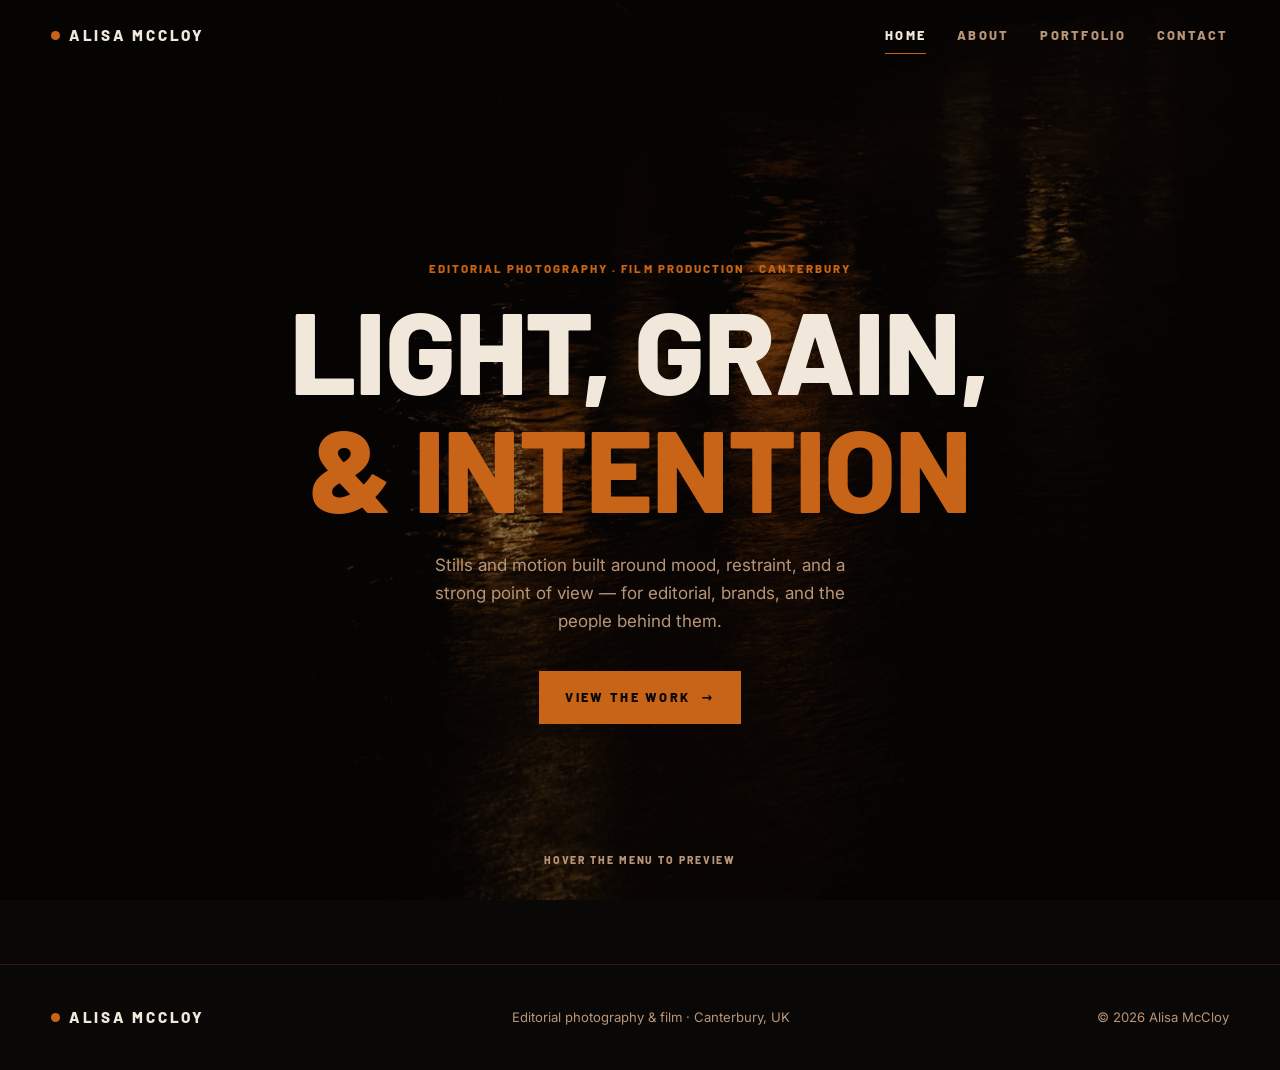
==== index.html @ 6458e510 "Revert "Add home background photo" This reverts commit 0fc943639b6c6de07d055ea20f3b1f8553ba22d2." ====
<!DOCTYPE html>
<html lang="en">
<head>
  <meta charset="UTF-8" />
  <meta name="viewport" content="width=device-width, initial-scale=1.0" />
  <title>Alisa McCloy — Editorial Photography &amp; Film, Canterbury</title>
  <meta name="description" content="Editorial photography and film direction from Canterbury, UK. Stills and motion built around mood, restraint, and a strong point of view." />
  <link rel="icon" type="image/svg+xml" href="assets/images/favicon.svg" />
  <link rel="preconnect" href="https://fonts.googleapis.com" />
  <link rel="preconnect" href="https://fonts.gstatic.com" crossorigin />
  <link href="https://fonts.googleapis.com/css2?family=Barlow:wght@800&family=Inter:wght@400;500;600&display=swap" rel="stylesheet" />
  <link rel="stylesheet" href="css/styles.css" />
</head>
<body>
  <a class="skip-link" href="#main">Skip to content</a>

  <!-- Background crossfade stage (hover the nav to preview each section) -->
  <div class="bg-stage" data-section="home" aria-hidden="true">
    <div class="bg-stage__layer layer--home"      style="background-image:url('assets/images/DSC_0133.jpg')"></div>
    <div class="bg-stage__layer layer--about"     style="background-image:url('assets/images/DSC_0011.jpg')"></div>
    <div class="bg-stage__layer layer--portfolio" style="background-image:url('assets/images/DSC_0892.png')"></div>
    <div class="bg-stage__layer layer--contact"   style="background-image:url('assets/images/DSC_0907.png')"></div>
  </div>

  <header class="nav" id="nav">
    <a class="nav__brand" href="index.html"><span class="dot"></span>Alisa McCloy</a>
    <button class="nav__toggle" aria-label="Toggle menu" aria-expanded="false" aria-controls="nav-links">
      <svg width="22" height="22" viewBox="0 0 22 22" fill="none" stroke="currentColor" stroke-width="1.6"><path d="M3 6h16M3 11h16M3 16h16"/></svg>
    </button>
    <nav class="nav__links" id="nav-links" aria-label="Primary">
      <a class="nav__link" data-bg="home"      href="index.html"     aria-current="page">Home</a>
      <a class="nav__link" data-bg="about"     href="about.html">About</a>
      <a class="nav__link" data-bg="portfolio" href="portfolio.html">Portfolio</a>
      <a class="nav__link" data-bg="contact"   href="contact.html">Contact</a>
    </nav>
  </header>

  <main id="main">
    <section class="hero">
      <div class="hero__inner">
        <p class="eyebrow">Editorial Photography · Film Production · Canterbury</p>
        <h1 class="hero__title">
          <span class="line">Light, Grain,</span>
          <span class="line accent">&amp; Intention</span>
        </h1>
        <p class="hero__sub">Stills and motion built around mood, restraint, and a strong point of view — for editorial, brands, and the people behind them.</p>
        <a class="btn" href="portfolio.html">View the work <span class="arrow">→</span></a>
      </div>
      <span class="hero__cue">Hover the menu to preview</span>
    </section>
  </main>

  <footer class="footer">
    <div class="container footer__row">
      <span class="nav__brand"><span class="dot"></span>Alisa McCloy</span>
      <span class="footer__meta">Editorial photography &amp; film · Canterbury, UK</span>
      <span class="footer__meta">© <span id="yr">2026</span> Alisa McCloy</span>
    </div>
  </footer>

  <script src="js/main.js"></script>
  <script>document.getElementById('yr').textContent = new Date().getFullYear();</script>
</body>
</html>
---- css/styles.css ----
/* ============================================================
   FILM PORTFOLIO — STYLES
   Edit the tokens in :root below to restyle the whole site.
   ============================================================ */

:root {
  /* — Colour palette ————————————————————————————— */
  --color-bg:        #0a0806;
  --color-surface:   #1c1008;
  --color-border:    #3d1a06;
  --color-primary:   #8b3e0a;
  --color-highlight: #c86418;

  --bg:             var(--color-bg);
  --surface:        var(--color-surface);
  --accent:         var(--color-highlight);
  --accent-dim:     var(--color-primary);
  --text-primary:   #f2e7db;
  --text-secondary: #b99578;
  --divider:        var(--color-border);
  --scrim:          rgba(10, 8, 6, 0.5);

  /* — Typography ————————————————————————————————— */
  --font-display: "Barlow", system-ui, sans-serif;
  --font-body:    "Inter", system-ui, sans-serif;
  --nav-tracking: 0.18em;

  /* — Layout ————————————————————————————————————— */
  --maxw: 1280px;
  --gutter: clamp(1.25rem, 4vw, 3.5rem);
  --col-gap: clamp(1rem, 2.2vw, 2rem);
  --nav-h: 72px;
  --ease: 0.4s ease;
}

/* — Reset ——————————————————————————————————————— */
*, *::before, *::after { box-sizing: border-box; }
html { -webkit-text-size-adjust: 100%; scroll-behavior: smooth; }
body {
  margin: 0;
  min-height: 100vh;
  background: var(--bg);
  color: var(--text-primary);
  font-family: var(--font-body);
  font-weight: 400;
  font-size: clamp(1rem, 0.6vw + 0.85rem, 1.0625rem);
  line-height: 1.65;
  -webkit-font-smoothing: antialiased;
  text-rendering: optimizeLegibility;
}
img { display: block; max-width: 100%; height: auto; }
a { color: inherit; text-decoration: none; }
button { font: inherit; cursor: pointer; }
:focus-visible {
  outline: 2px solid var(--accent);
  outline-offset: 3px;
}

/* — Headings (all-caps display per brief; no gradients on type) ——— */
h1, h2, h3, .display {
  font-family: var(--font-display);
  font-weight: 800;
  text-transform: uppercase;
  line-height: 1.02;
  margin: 0;
  letter-spacing: 0.01em;
}

/* — Layout helpers ———————————————————————————————— */
.container { width: 100%; max-width: var(--maxw); margin-inline: auto; padding-inline: var(--gutter); }
.grid12 { display: grid; grid-template-columns: repeat(12, 1fr); gap: var(--col-gap); }
.eyebrow {
  font-family: var(--font-display);
  font-weight: 800;
  text-transform: uppercase;
  letter-spacing: var(--nav-tracking);
  font-size: 0.72rem;
  color: var(--accent);
}
.section { padding-block: clamp(4rem, 9vw, 8rem); }
.divider { height: 1px; background: var(--divider); border: 0; opacity: 0.5; }

/* ============================================================
   NAV-HOVER BACKGROUND CROSSFADE  (the signature interaction)
   A fixed stack of section images sits behind everything.
   Hovering / focusing a nav link fades the matching image in.
   ============================================================ */
.bg-stage { position: fixed; inset: 0; z-index: -2; background: var(--bg); }
.bg-stage__layer {
  position: absolute; inset: 0;
  background-size: cover;
  background-position: center;
  opacity: 0;
  transition: opacity var(--ease);
  will-change: opacity;
}
.bg-stage__layer.is-active { opacity: 1; }
.bg-stage::after {            /* dark scrim so content stays legible */
  content: ""; position: absolute; inset: 0;
  background: var(--scrim); z-index: 1;
}
.bg-stage[data-section="home"]      .layer--home      { opacity: 1; } /* home shows its still by default */
.bg-stage[data-section="home"]      .layer--home.is-active { opacity: 1; }

@media (prefers-reduced-motion: reduce) {
  .bg-stage__layer { transition: none; }
}
@media (hover: none) {
  .hero__cue { display: none; }
}

/* ============================================================
   NAVIGATION
   ============================================================ */
.nav {
  position: fixed; top: 0; left: 0; right: 0; z-index: 50;
  height: var(--nav-h);
  display: flex; align-items: center;
  padding-inline: var(--gutter);
  background: transparent;
  transition: background var(--ease), border-color var(--ease);
  border-bottom: 1px solid transparent;
}
.nav.is-scrolled {
  background: rgba(13, 13, 13, 0.85);
  -webkit-backdrop-filter: blur(10px);
  backdrop-filter: blur(10px);
  border-bottom: 1px solid var(--divider);
}
.nav__brand {
  font-family: var(--font-display); font-weight: 800;
  text-transform: uppercase; letter-spacing: var(--nav-tracking);
  font-size: 0.95rem; color: var(--text-primary);
  display: inline-flex; align-items: center; gap: 0.55rem;
}
.nav__brand .dot { width: 9px; height: 9px; border-radius: 50%; background: var(--accent); }
.nav__links { margin-left: auto; display: flex; gap: clamp(1rem, 2.4vw, 2.6rem); align-items: center; }
.nav__link {
  font-family: var(--font-display); font-weight: 800;
  text-transform: uppercase; letter-spacing: var(--nav-tracking);
  font-size: 0.8rem; color: var(--text-secondary);
  padding-block: 0.4rem;
  position: relative;
  transition: color var(--ease);
}
.nav__link::after {
  content: ""; position: absolute; left: 0; bottom: -2px;
  width: 100%; height: 1px; background: var(--accent);
  transform: scaleX(0); transform-origin: left;
  transition: transform var(--ease);
}
.nav__link:hover, .nav__link:focus-visible { color: var(--text-primary); }
.nav__link:hover::after, .nav__link:focus-visible::after { transform: scaleX(1); }
.nav__link[aria-current="page"] { color: var(--text-primary); }
.nav__link[aria-current="page"]::after { transform: scaleX(1); }

/* Mobile nav toggle */
.nav__toggle { display: none; background: none; border: 0; color: var(--text-primary); padding: 0.4rem; }
.nav__toggle svg { display: block; }

@media (max-width: 760px) {
  .nav__toggle { display: inline-flex; margin-left: auto; }
  .nav__links {
    position: fixed; inset: var(--nav-h) 0 auto 0; margin: 0;
    flex-direction: column; align-items: flex-start; gap: 0;
    background: var(--bg); border-bottom: 1px solid var(--divider);
    padding: 0.5rem var(--gutter) 1.25rem;
    transform: translateY(-120%); transition: transform var(--ease);
  }
  .nav__links.is-open { transform: translateY(0); }
  .nav__link { width: 100%; padding-block: 0.9rem; font-size: 1rem; border-bottom: 1px solid var(--surface); }
}

/* ============================================================
   FOOTER
   ============================================================ */
.footer { border-top: 1px solid var(--divider); padding-block: 2.5rem; margin-top: 4rem; }
.footer__row { display: flex; flex-wrap: wrap; gap: 1rem 2rem; align-items: center; justify-content: space-between; }
.footer__meta { color: var(--text-secondary); font-size: 0.82rem; }
.footer .socials { display: flex; gap: 1.25rem; }

/* ============================================================
   BUTTONS / LINKS
   ============================================================ */
.btn {
  display: inline-flex; align-items: center; gap: 0.7rem;
  font-family: var(--font-display); font-weight: 800;
  text-transform: uppercase; letter-spacing: var(--nav-tracking);
  font-size: 0.8rem;
  color: var(--bg); background: var(--accent);
  padding: 0.95rem 1.6rem; border: 1px solid var(--accent);
  transition: background var(--ease), color var(--ease), transform var(--ease);
}
.btn:hover, .btn:focus-visible { background: transparent; color: var(--accent); }
.btn--ghost { background: transparent; color: var(--text-primary); border-color: var(--divider); }
.btn--ghost:hover, .btn--ghost:focus-visible { color: var(--accent); border-color: var(--accent); }
.btn .arrow { transition: transform var(--ease); }
.btn:hover .arrow { transform: translateX(4px); }

/* ============================================================
   HERO (home)
   ============================================================ */
.hero { min-height: 100vh; display: grid; place-items: center; text-align: center; position: relative; padding-top: var(--nav-h); }
.hero__inner { max-width: 60rem; padding-inline: var(--gutter); }
.hero__title { font-size: clamp(2.6rem, 9.2vw, 7.25rem); letter-spacing: -0.01em; }
.hero__title .line { display: block; }
.hero__title .accent { color: var(--accent); }
.hero__sub { color: var(--text-secondary); max-width: 40ch; margin: 1.5rem auto 2.25rem; }
.hero__cue {
  position: absolute; bottom: 2rem; left: 50%; transform: translateX(-50%);
  font-family: var(--font-display); font-weight: 800; text-transform: uppercase;
  letter-spacing: var(--nav-tracking); font-size: 0.66rem; color: var(--text-secondary);
}

/* Generic page header (about/portfolio/contact) */
.page-head { padding-top: calc(var(--nav-h) + clamp(3rem, 8vw, 6rem)); padding-bottom: clamp(1.5rem, 4vw, 3rem); }
.page-head__title { font-size: clamp(2.4rem, 7vw, 5.5rem); }
.page-head__lede { color: var(--text-secondary); max-width: 52ch; margin-top: 1.25rem; }

/* ============================================================
   ABOUT
   ============================================================ */
.about__grid { align-items: start; }
.about__portrait { grid-column: span 5; }
.about__portrait img { width: 100%; filter: grayscale(1) contrast(1.05); border: 1px solid var(--divider); }
.about__portrait figcaption { color: var(--text-secondary); font-size: 0.78rem; margin-top: 0.75rem; }
.about__bio { grid-column: 7 / span 6; }
.about__bio p { margin-top: 0; }
.about__bio p + p { margin-top: 1.2rem; }
@media (max-width: 860px) {
  .about__portrait, .about__bio { grid-column: 1 / -1; }
  .about__bio { margin-top: 2.5rem; }
}

.skillstrip { border-block: 1px solid var(--divider); margin-top: clamp(2.5rem, 6vw, 4.5rem); }
.skillstrip__inner {
  display: flex; flex-wrap: wrap; gap: 0.6rem 1.4rem; padding-block: 1.4rem;
  font-family: var(--font-display); font-weight: 800; text-transform: uppercase;
  letter-spacing: var(--nav-tracking); font-size: 0.78rem; color: var(--text-secondary);
}
.skillstrip__inner span.sep { color: var(--accent); }
.skillstrip__inner span.skill:hover { color: var(--text-primary); }

/* ============================================================
   PORTFOLIO
   ============================================================ */
.filter { display: inline-flex; gap: 0.4rem; border: 1px solid var(--divider); padding: 0.3rem; margin-bottom: clamp(2rem, 5vw, 3rem); }
.filter__btn {
  font-family: var(--font-display); font-weight: 800; text-transform: uppercase;
  letter-spacing: var(--nav-tracking); font-size: 0.72rem;
  color: var(--text-secondary); background: transparent; border: 0;
  padding: 0.6rem 1.1rem; transition: color var(--ease), background var(--ease);
}
.filter__btn[aria-pressed="true"] { color: var(--bg); background: var(--accent); }

.work-grid { columns: 3; column-gap: var(--col-gap); }
@media (max-width: 900px) { .work-grid { columns: 2; } }
@media (max-width: 560px) { .work-grid { columns: 1; } }
.work {
  break-inside: avoid; margin-bottom: var(--col-gap); position: relative;
  display: block; width: 100%; border: 1px solid transparent; overflow: hidden;
  background: var(--surface); transition: border-color var(--ease);
  -webkit-appearance: none; appearance: none; text-align: left; padding: 0;
  color: inherit;
}
.work img { width: 100%; transition: transform 0.5s ease, opacity var(--ease); }
.work__overlay {
  position: absolute; inset: 0; display: flex; align-items: flex-end;
  padding: 1.1rem; background: linear-gradient(to top, rgba(0,0,0,0.7), rgba(0,0,0,0) 55%);
  opacity: 0; transition: opacity var(--ease);
}
.work__title { font-family: var(--font-display); font-weight: 800; text-transform: uppercase;
  letter-spacing: 0.1em; font-size: 0.82rem; color: var(--text-primary); }
.work__meta { display: block; font-family: var(--font-body); font-weight: 400;
  text-transform: none; letter-spacing: 0; font-size: 0.72rem; color: var(--text-secondary); margin-top: 0.2rem; }
.work:hover, .work:focus-visible { border-color: var(--accent); }
.work:hover .work__overlay, .work:focus-visible .work__overlay { opacity: 1; }
.work[hidden] { display: none; }

/* Lightbox / film modal */
.lightbox { position: fixed; inset: 0; z-index: 100; display: none; place-items: center;
  background: rgba(5,5,5,0.92); padding: var(--gutter); }
.lightbox.is-open { display: grid; }
.lightbox__stage { max-width: min(1100px, 92vw); max-height: 86vh; width: 100%; }
.lightbox__stage img { width: 100%; max-height: 86vh; object-fit: contain; margin-inline: auto; }
.lightbox__frame { position: relative; width: 100%; aspect-ratio: 16 / 9; background: #000; }
.lightbox__frame iframe { position: absolute; inset: 0; width: 100%; height: 100%; border: 0; }
.lightbox__cap { color: var(--text-secondary); font-size: 0.8rem; margin-top: 0.9rem; text-align: center; }
.lightbox__close {
  position: absolute; top: 1.1rem; right: 1.3rem; background: none; border: 1px solid var(--divider);
  color: var(--text-primary); width: 44px; height: 44px; display: grid; place-items: center;
  transition: border-color var(--ease), color var(--ease);
}
.lightbox__close:hover { border-color: var(--accent); color: var(--accent); }

/* ============================================================
   CONTACT
   ============================================================ */
.contact__grid { align-items: start; }
.contact__form { grid-column: 1 / span 7; }
.contact__aside { grid-column: 9 / span 4; }
@media (max-width: 860px) {
  .contact__form, .contact__aside { grid-column: 1 / -1; }
  .contact__aside { margin-top: 2.5rem; }
}
.field { margin-bottom: 1.4rem; }
.field label {
  display: block; font-family: var(--font-display); font-weight: 800; text-transform: uppercase;
  letter-spacing: var(--nav-tracking); font-size: 0.7rem; color: var(--text-secondary); margin-bottom: 0.55rem;
}
.field input, .field textarea {
  width: 100%; background: var(--surface); color: var(--text-primary);
  border: 1px solid var(--divider); padding: 0.9rem 1rem; font: inherit;
  transition: border-color var(--ease);
}
.field input:focus, .field textarea:focus { outline: none; border-color: var(--accent); }
.field textarea { min-height: 160px; resize: vertical; }
.form__status { min-height: 1.4rem; font-size: 0.85rem; color: var(--accent); margin-top: 0.4rem; }
.contact__aside h3 { font-size: 1rem; letter-spacing: 0.08em; margin-bottom: 0.6rem; }
.contact__aside a.maillink { color: var(--accent); border-bottom: 1px solid var(--accent-dim); }
.contact__aside .loc { color: var(--text-secondary); font-size: 0.85rem; margin-top: 1.5rem; }
.socials a {
  display: inline-flex; align-items: center; gap: 0.5rem; color: var(--text-secondary);
  font-family: var(--font-display); font-weight: 800; text-transform: uppercase;
  letter-spacing: 0.12em; font-size: 0.74rem; transition: color var(--ease);
}
.socials a:hover, .socials a:focus-visible { color: var(--accent); }
.contact__aside .socials { display: flex; gap: 1.4rem; margin-top: 1.25rem; flex-wrap: wrap; }

/* Utility */
.visually-hidden {
  position: absolute !important; width: 1px; height: 1px; padding: 0; margin: -1px;
  overflow: hidden; clip: rect(0 0 0 0); white-space: nowrap; border: 0;
}
.skip-link {
  position: absolute; left: 0.5rem; top: -3rem; z-index: 200; background: var(--accent);
  color: var(--bg); padding: 0.6rem 1rem; font-family: var(--font-display); font-weight: 800;
  text-transform: uppercase; letter-spacing: var(--nav-tracking); font-size: 0.75rem;
  transition: top var(--ease);
}
.skip-link:focus { top: 0.5rem; }
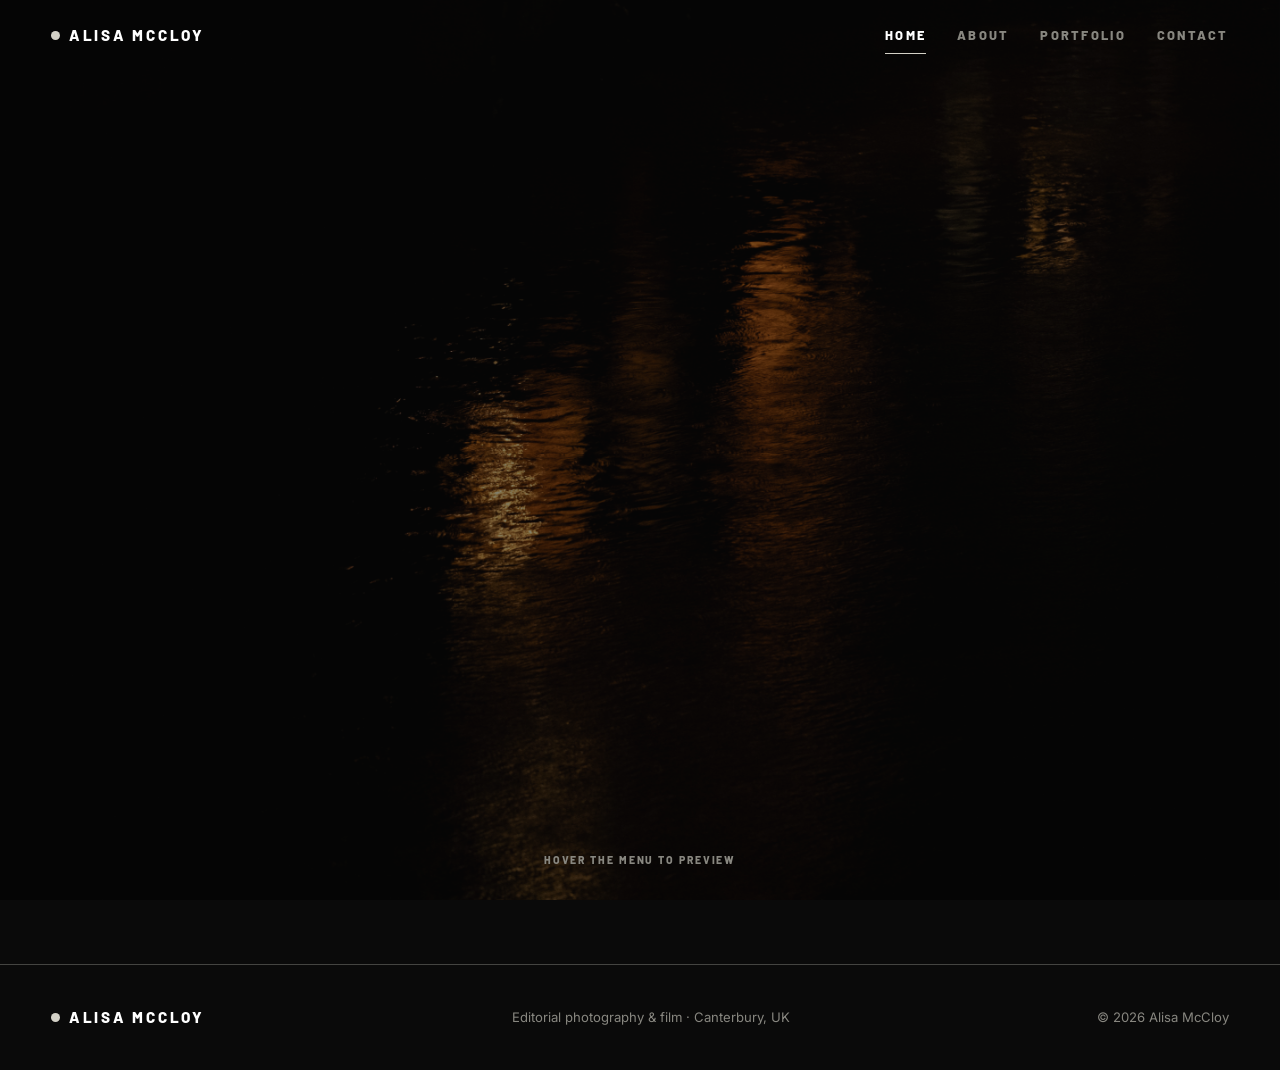
==== commit 038f5961: "Remove hero text from homepage Drop the eyebrow, title, subtitle, and CTA button, leaving just the f" ====
--- a/index.html
+++ b/index.html
@@ -37,15 +37,6 @@
 
   <main id="main">
     <section class="hero">
-      <div class="hero__inner">
-        <p class="eyebrow">Editorial Photography · Film Production · Canterbury</p>
-        <h1 class="hero__title">
-          <span class="line">Light, Grain,</span>
-          <span class="line accent">&amp; Intention</span>
-        </h1>
-        <p class="hero__sub">Stills and motion built around mood, restraint, and a strong point of view — for editorial, brands, and the people behind them.</p>
-        <a class="btn" href="portfolio.html">View the work <span class="arrow">→</span></a>
-      </div>
       <span class="hero__cue">Hover the menu to preview</span>
     </section>
   </main>
--- a/css/styles.css
+++ b/css/styles.css
@@ -5,20 +5,24 @@
 
 :root {
   /* — Colour palette ————————————————————————————— */
-  --color-bg:        #0a0806;
-  --color-surface:   #1c1008;
-  --color-border:    #3d1a06;
-  --color-primary:   #8b3e0a;
-  --color-highlight: #c86418;
-
-  --bg:             var(--color-bg);
-  --surface:        var(--color-surface);
-  --accent:         var(--color-highlight);
-  --accent-dim:     var(--color-primary);
-  --text-primary:   #f2e7db;
-  --text-secondary: #b99578;
-  --divider:        var(--color-border);
-  --scrim:          rgba(10, 8, 6, 0.5);
+  --black:       #0A0A0A;  /* page background */
+  --near-black:  #181818;  /* section/surface background */
+  --charcoal:    #2C2C2A;  /* cards, panels */
+  --slate-grey:  #444441;  /* borders, dividers */
+  --mid-grey:    #5F5E5A;  /* muted/placeholder text */
+  --grey:        #888780;  /* secondary text */
+  --pale-grey:   #D3D1C7;  /* body text */
+  --white:       #FFFFFF;  /* headings, high-emphasis text */
+
+  --bg:             var(--black);
+  --surface:        var(--near-black);
+  --card:           var(--charcoal);
+  --accent:         var(--pale-grey);
+  --accent-dim:     var(--grey);
+  --text-primary:   var(--white);
+  --text-secondary: var(--grey);
+  --divider:        var(--slate-grey);
+  --scrim:          rgba(10, 10, 10, 0.5);
 
   /* — Typography ————————————————————————————————— */
   --font-display: "Barlow", system-ui, sans-serif;
@@ -259,7 +263,7 @@
 .work {
   break-inside: avoid; margin-bottom: var(--col-gap); position: relative;
   display: block; width: 100%; border: 1px solid transparent; overflow: hidden;
-  background: var(--surface); transition: border-color var(--ease);
+  background: var(--card); transition: border-color var(--ease);
   -webkit-appearance: none; appearance: none; text-align: left; padding: 0;
   color: inherit;
 }
@@ -309,7 +313,7 @@
   letter-spacing: var(--nav-tracking); font-size: 0.7rem; color: var(--text-secondary); margin-bottom: 0.55rem;
 }
 .field input, .field textarea {
-  width: 100%; background: var(--surface); color: var(--text-primary);
+  width: 100%; background: var(--card); color: var(--text-primary);
   border: 1px solid var(--divider); padding: 0.9rem 1rem; font: inherit;
   transition: border-color var(--ease);
 }
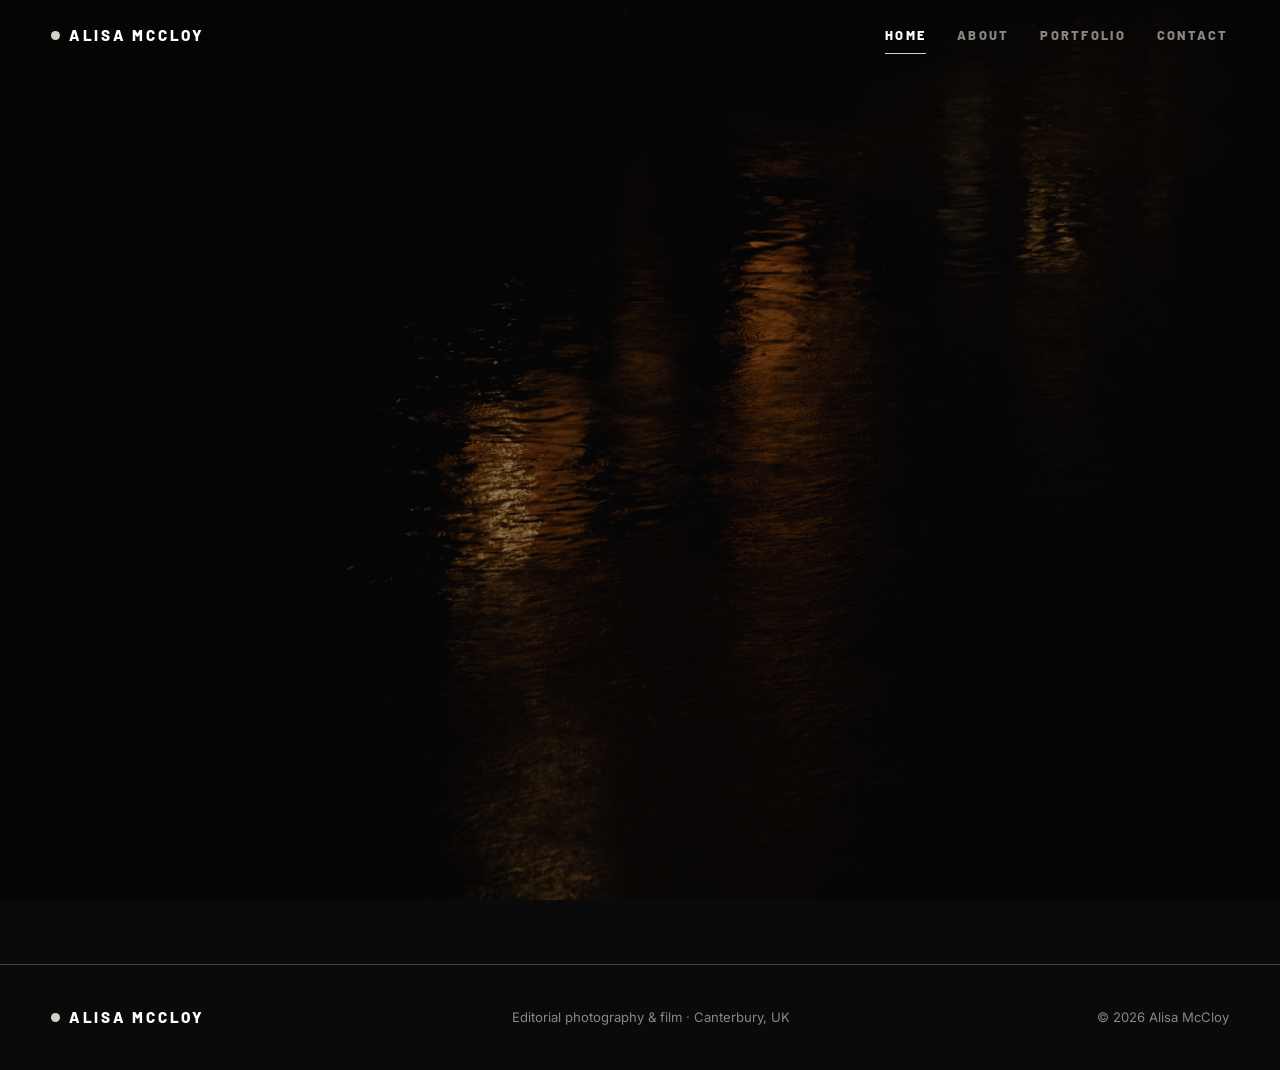
==== commit 167416ba: "Remove hero cue text from homepage Drop the remaining "Hover the menu to preview" label so the hero " ====
--- a/index.html
+++ b/index.html
@@ -36,9 +36,7 @@
   </header>
 
   <main id="main">
-    <section class="hero">
-      <span class="hero__cue">Hover the menu to preview</span>
-    </section>
+    <section class="hero"></section>
   </main>
 
   <footer class="footer">
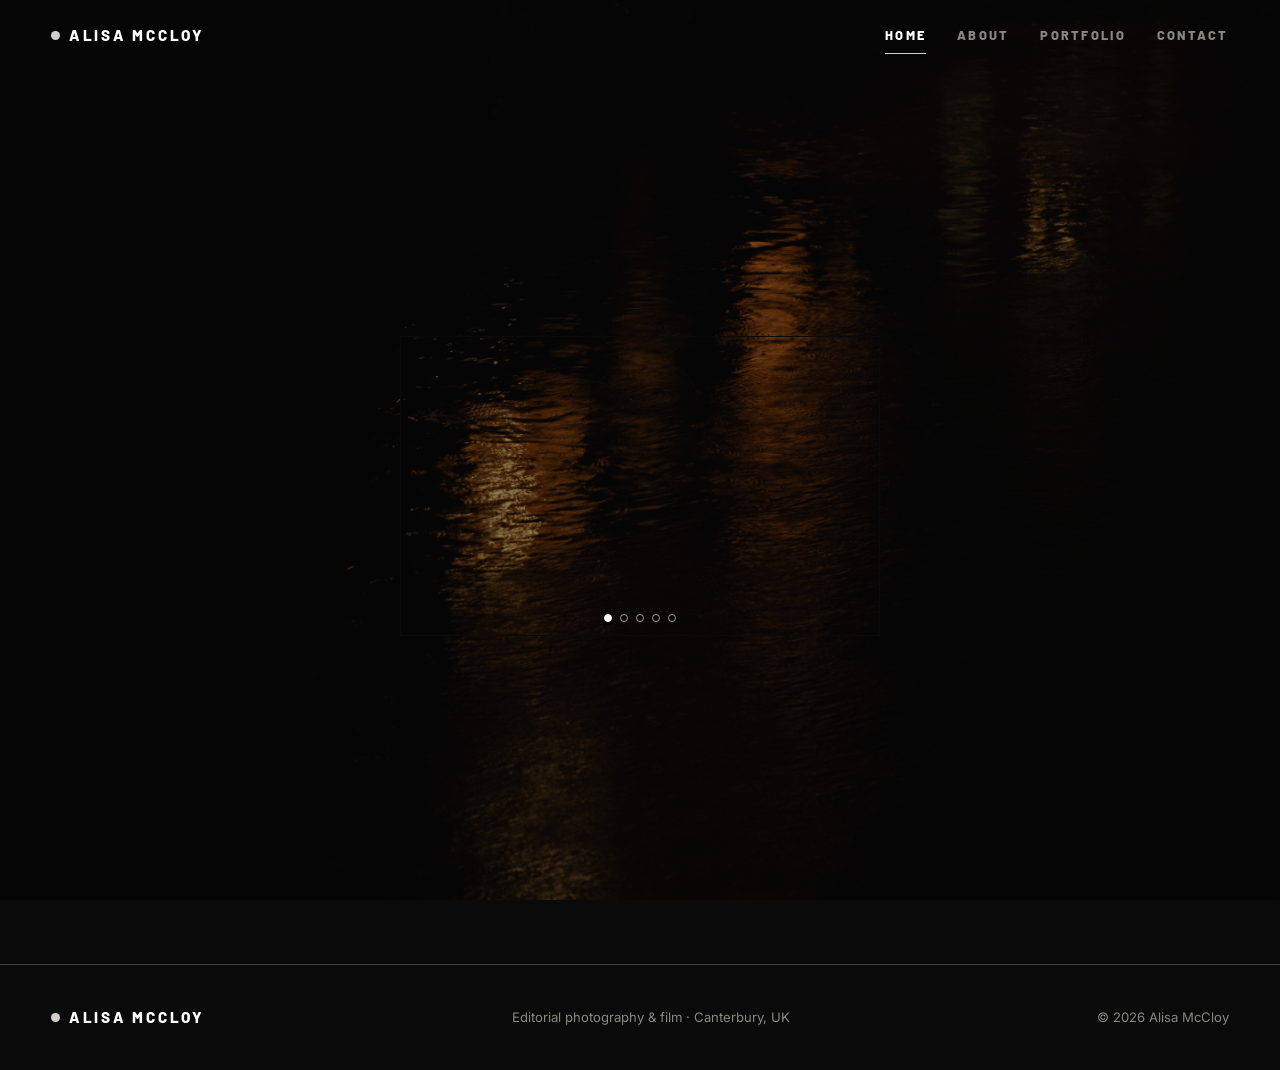
==== commit 01e616ae: "Add homepage slideshow polish and portfolio lightbox navigation Homepage: Ken Burns zoom on the acti" ====
--- a/index.html
+++ b/index.html
@@ -18,7 +18,7 @@
   <div class="bg-stage" data-section="home" aria-hidden="true">
     <div class="bg-stage__layer layer--home"      style="background-image:url('assets/images/DSC_0133.jpg')"></div>
     <div class="bg-stage__layer layer--about"     style="background-image:url('assets/images/DSC_0011.jpg')"></div>
-    <div class="bg-stage__layer layer--portfolio" style="background-image:url('assets/images/DSC_0892.png')"></div>
+    <div class="bg-stage__layer layer--portfolio" style="background-image:url('assets/images/DSC_0897.png')"></div>
     <div class="bg-stage__layer layer--contact"   style="background-image:url('assets/images/DSC_0907.png')"></div>
   </div>
 
@@ -36,7 +36,26 @@
   </header>
 
   <main id="main">
-    <section class="hero"></section>
+    <section class="hero">
+      <div class="hero-split">
+        <div class="hero-slideshow-wrap">
+          <a class="hero-slideshow" href="portfolio.html" aria-label="View the portfolio">
+            <div class="hero-slideshow__slide is-active" style="background-image:url('assets/images/DSC_0870.png')"></div>
+            <div class="hero-slideshow__slide"           style="background-image:url('assets/images/DSC_0894.png')"></div>
+            <div class="hero-slideshow__slide"           style="background-image:url('assets/images/DSC_0891.png')"></div>
+            <div class="hero-slideshow__slide"           style="background-image:url('assets/images/DSC_0897.png')"></div>
+            <div class="hero-slideshow__slide"           style="background-image:url('assets/images/DSC_0892.png')"></div>
+          </a>
+          <div class="hero-slideshow__dots" role="tablist" aria-label="Slideshow navigation">
+            <button class="hero-slideshow__dot is-active" type="button" aria-label="Show slide 1"></button>
+            <button class="hero-slideshow__dot"           type="button" aria-label="Show slide 2"></button>
+            <button class="hero-slideshow__dot"           type="button" aria-label="Show slide 3"></button>
+            <button class="hero-slideshow__dot"           type="button" aria-label="Show slide 4"></button>
+            <button class="hero-slideshow__dot"           type="button" aria-label="Show slide 5"></button>
+          </div>
+        </div>
+      </div>
+    </section>
   </main>
 
   <footer class="footer">
--- a/css/styles.css
+++ b/css/styles.css
@@ -103,8 +103,11 @@
   content: ""; position: absolute; inset: 0;
   background: var(--scrim); z-index: 1;
 }
-.bg-stage[data-section="home"]      .layer--home      { opacity: 1; } /* home shows its still by default */
-.bg-stage[data-section="home"]      .layer--home.is-active { opacity: 1; }
+/* each page shows its own section's still by default, before any hover JS runs */
+.bg-stage[data-section="home"]      .layer--home      { opacity: 1; }
+.bg-stage[data-section="about"]     .layer--about      { opacity: 1; }
+.bg-stage[data-section="portfolio"] .layer--portfolio  { opacity: 1; }
+.bg-stage[data-section="contact"]   .layer--contact    { opacity: 1; }
 
 @media (prefers-reduced-motion: reduce) {
   .bg-stage__layer { transition: none; }
@@ -214,6 +217,49 @@
   position: absolute; bottom: 2rem; left: 50%; transform: translateX(-50%);
   font-family: var(--font-display); font-weight: 800; text-transform: uppercase;
   letter-spacing: var(--nav-tracking); font-size: 0.66rem; color: var(--text-secondary);
+}
+
+.hero-split {
+  display: flex; align-items: flex-start; justify-content: center;
+  gap: clamp(1.5rem, 4vw, 4rem);
+  width: 100%; max-width: var(--maxw); padding-inline: var(--gutter);
+}
+.hero-slideshow-wrap { position: relative; flex-shrink: 0; }
+.hero-slideshow {
+  position: relative; display: block;
+  width: min(46vw, 480px); aspect-ratio: 16 / 10;
+  overflow: hidden;
+  border: 1px solid var(--black);
+}
+.hero-slideshow__slide {
+  position: absolute; inset: 0;
+  background-size: cover; background-position: center;
+  opacity: 0; transition: opacity 2.5s ease;
+  animation: heroKenBurns 7s ease-out forwards paused;
+}
+.hero-slideshow__slide.is-active { opacity: 1; animation-play-state: running; }
+@keyframes heroKenBurns { from { transform: scale(1); } to { transform: scale(1.09); } }
+@media (prefers-reduced-motion: reduce) {
+  .hero-slideshow__slide { animation: none; }
+}
+.hero-slideshow__dots {
+  position: absolute; left: 0; right: 0; bottom: 0.9rem;
+  display: flex; justify-content: center; gap: 0.5rem;
+}
+.hero-slideshow__dot {
+  width: 8px; height: 8px; border-radius: 50%; padding: 0;
+  border: 1px solid var(--white); background: transparent;
+  opacity: 0.6; cursor: pointer; transition: opacity var(--ease), background var(--ease);
+}
+.hero-slideshow__dot:hover { opacity: 1; }
+.hero-slideshow__dot.is-active { background: var(--white); opacity: 1; }
+.hero-split__title {
+  font-family: var(--font-display); font-weight: 800; text-transform: uppercase;
+  font-size: clamp(2rem, 6vw, 4.5rem); line-height: 1; color: var(--text-primary);
+}
+@media (max-width: 700px) {
+  .hero-split { flex-direction: column; align-items: center; text-align: center; }
+  .hero-slideshow { width: min(90vw, 480px); }
 }
 
 /* Generic page header (about/portfolio/contact) */
@@ -296,6 +342,20 @@
   transition: border-color var(--ease), color var(--ease);
 }
 .lightbox__close:hover { border-color: var(--accent); color: var(--accent); }
+.lightbox__arrow {
+  position: absolute; top: 50%; transform: translateY(-50%);
+  background: none; border: 0;
+  color: var(--text-primary); width: 52px; height: 52px; display: grid; place-items: center;
+  transition: color var(--ease);
+}
+.lightbox__arrow:hover { color: var(--accent); }
+.lightbox__arrow--prev { left: 1.3rem; }
+.lightbox__arrow--next { right: 1.3rem; }
+@media (max-width: 700px) {
+  .lightbox__arrow { width: 40px; height: 40px; }
+  .lightbox__arrow--prev { left: 0.5rem; }
+  .lightbox__arrow--next { right: 0.5rem; }
+}
 
 /* ============================================================
    CONTACT
@@ -331,6 +391,16 @@
 .socials a:hover, .socials a:focus-visible { color: var(--accent); }
 .contact__aside .socials { display: flex; gap: 1.4rem; margin-top: 1.25rem; flex-wrap: wrap; }
 
+/* Scroll-reveal: fade + slide up on first entering the viewport */
+[data-reveal] {
+  opacity: 0; transform: translateY(24px);
+  transition: opacity 0.7s ease, transform 0.7s ease;
+}
+[data-reveal].is-visible { opacity: 1; transform: translateY(0); }
+@media (prefers-reduced-motion: reduce) {
+  [data-reveal] { opacity: 1; transform: none; transition: none; }
+}
+
 /* Utility */
 .visually-hidden {
   position: absolute !important; width: 1px; height: 1px; padding: 0; margin: -1px;
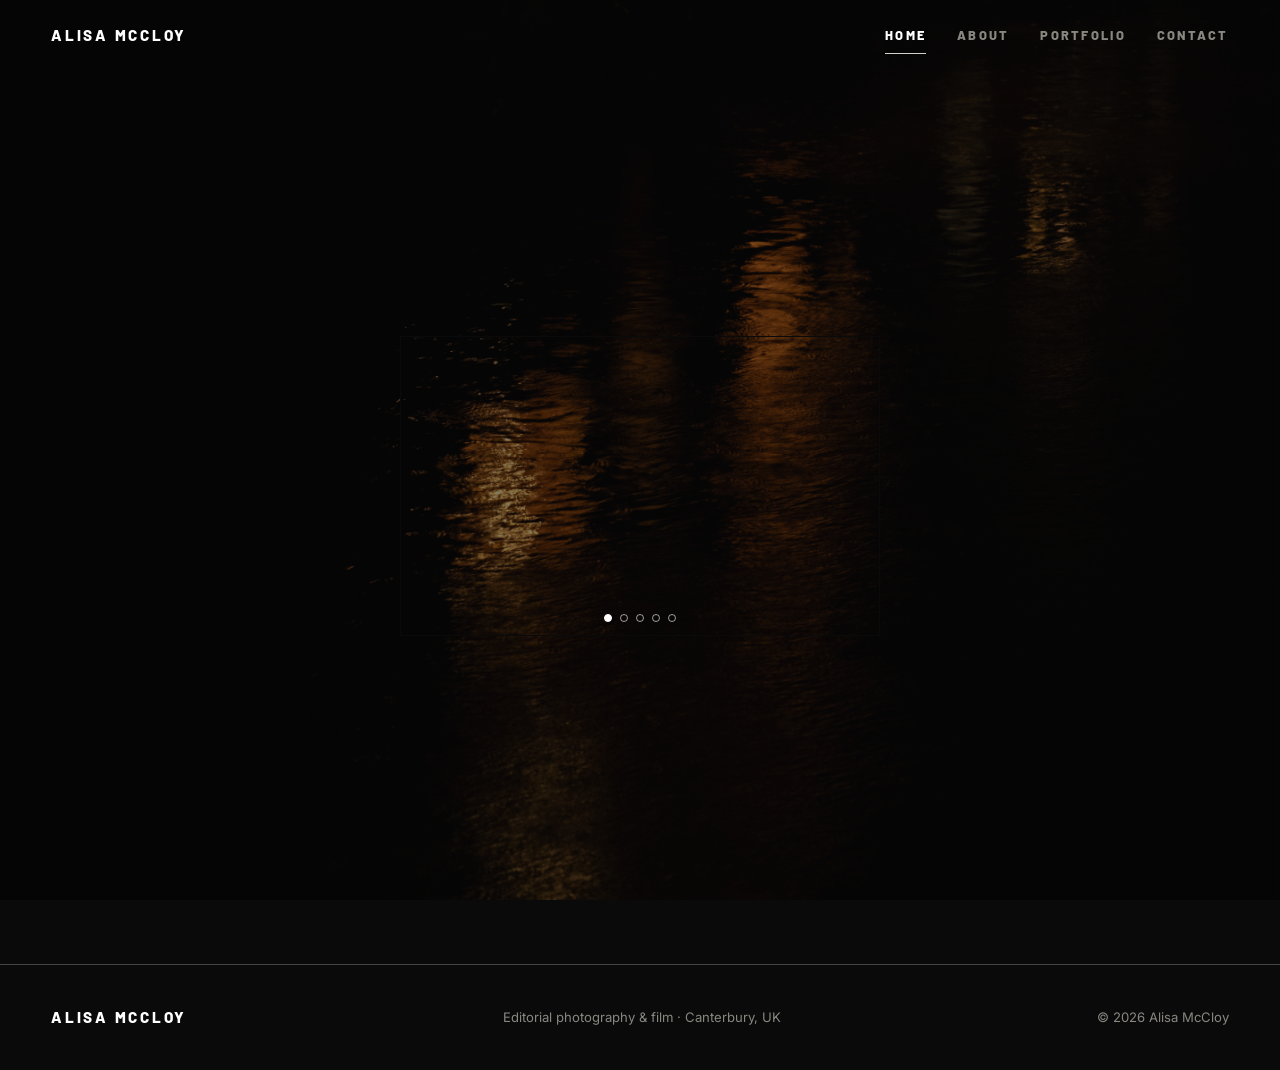
==== commit fb95346e: "Remove dot before brand name in nav and footer Drop the decorative dot span before "Alisa McCloy" si" ====
--- a/index.html
+++ b/index.html
@@ -23,7 +23,7 @@
   </div>
 
   <header class="nav" id="nav">
-    <a class="nav__brand" href="index.html"><span class="dot"></span>Alisa McCloy</a>
+    <a class="nav__brand" href="index.html">Alisa McCloy</a>
     <button class="nav__toggle" aria-label="Toggle menu" aria-expanded="false" aria-controls="nav-links">
       <svg width="22" height="22" viewBox="0 0 22 22" fill="none" stroke="currentColor" stroke-width="1.6"><path d="M3 6h16M3 11h16M3 16h16"/></svg>
     </button>
@@ -60,7 +60,7 @@
 
   <footer class="footer">
     <div class="container footer__row">
-      <span class="nav__brand"><span class="dot"></span>Alisa McCloy</span>
+      <span class="nav__brand">Alisa McCloy</span>
       <span class="footer__meta">Editorial photography &amp; film · Canterbury, UK</span>
       <span class="footer__meta">© <span id="yr">2026</span> Alisa McCloy</span>
     </div>
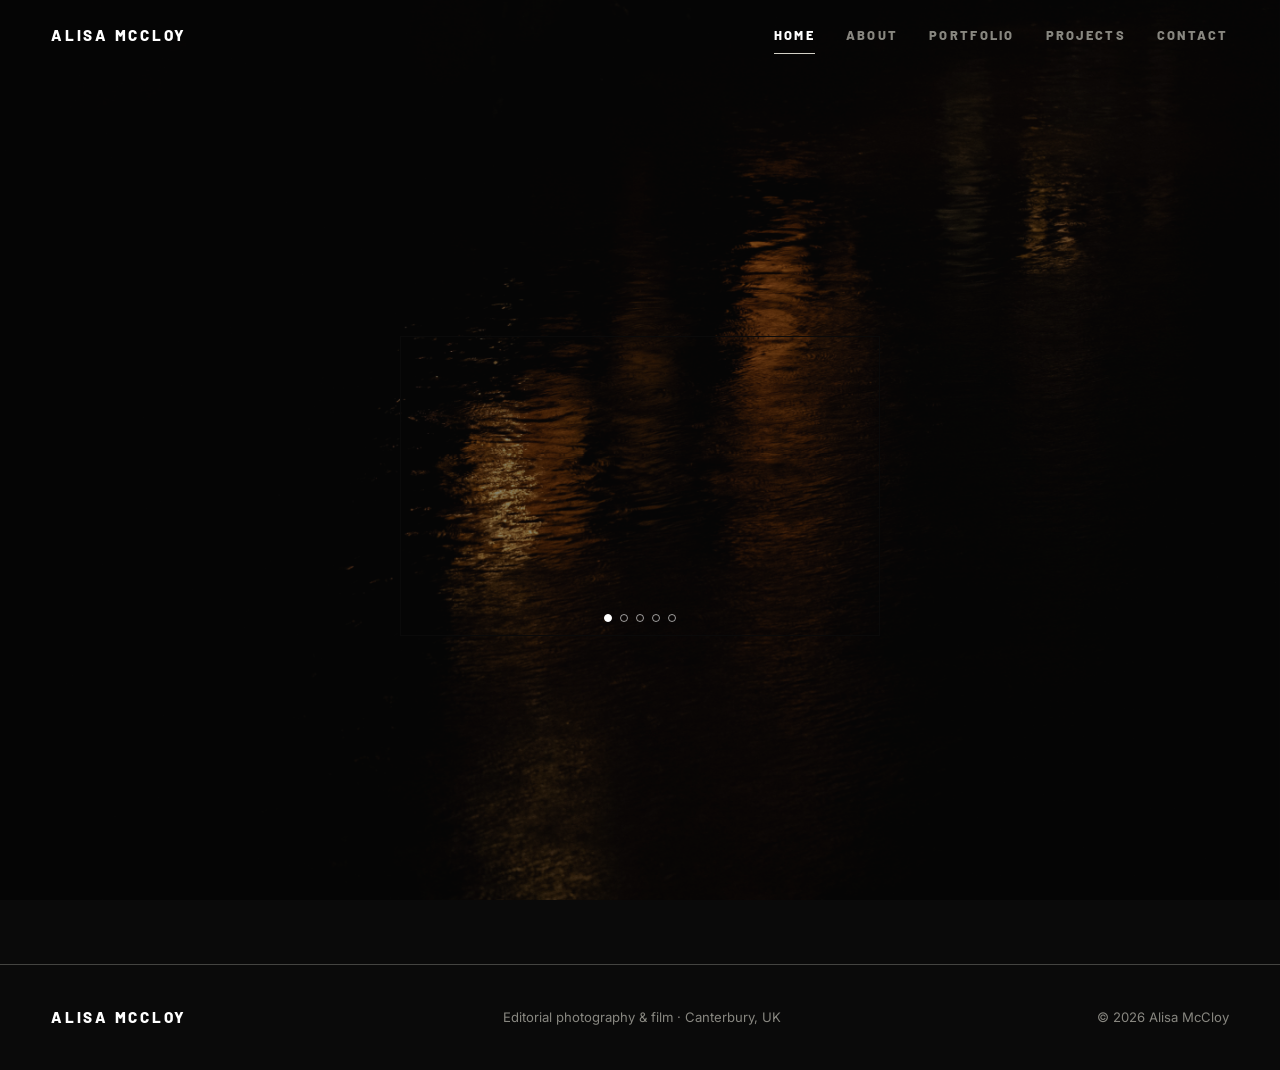
==== commit 6875d479: "Add Projects page for film programming work New projects.html lists in-progress film programming wor" ====
--- a/index.html
+++ b/index.html
@@ -31,6 +31,7 @@
       <a class="nav__link" data-bg="home"      href="index.html"     aria-current="page">Home</a>
       <a class="nav__link" data-bg="about"     href="about.html">About</a>
       <a class="nav__link" data-bg="portfolio" href="portfolio.html">Portfolio</a>
+      <a class="nav__link" data-bg="projects"  href="projects.html">Projects</a>
       <a class="nav__link" data-bg="contact"   href="contact.html">Contact</a>
     </nav>
   </header>
--- a/css/styles.css
+++ b/css/styles.css
@@ -292,6 +292,18 @@
 .skillstrip__inner span.skill:hover { color: var(--text-primary); }
 
 /* ============================================================
+   PROJECTS
+   ============================================================ */
+.projects-list { max-width: 62rem; }
+.projects-list .divider { margin-block: clamp(2rem, 5vw, 3rem); }
+.project__meta {
+  font-family: var(--font-display); font-weight: 800; text-transform: uppercase;
+  letter-spacing: var(--nav-tracking); font-size: 0.7rem; color: var(--accent);
+}
+.project__title { font-size: clamp(1.4rem, 3vw, 2rem); margin-top: 0.5rem; }
+.project__desc { color: var(--text-secondary); max-width: 60ch; margin-top: 0.9rem; }
+
+/* ============================================================
    PORTFOLIO
    ============================================================ */
 .filter { display: inline-flex; gap: 0.4rem; border: 1px solid var(--divider); padding: 0.3rem; margin-bottom: clamp(2rem, 5vw, 3rem); }
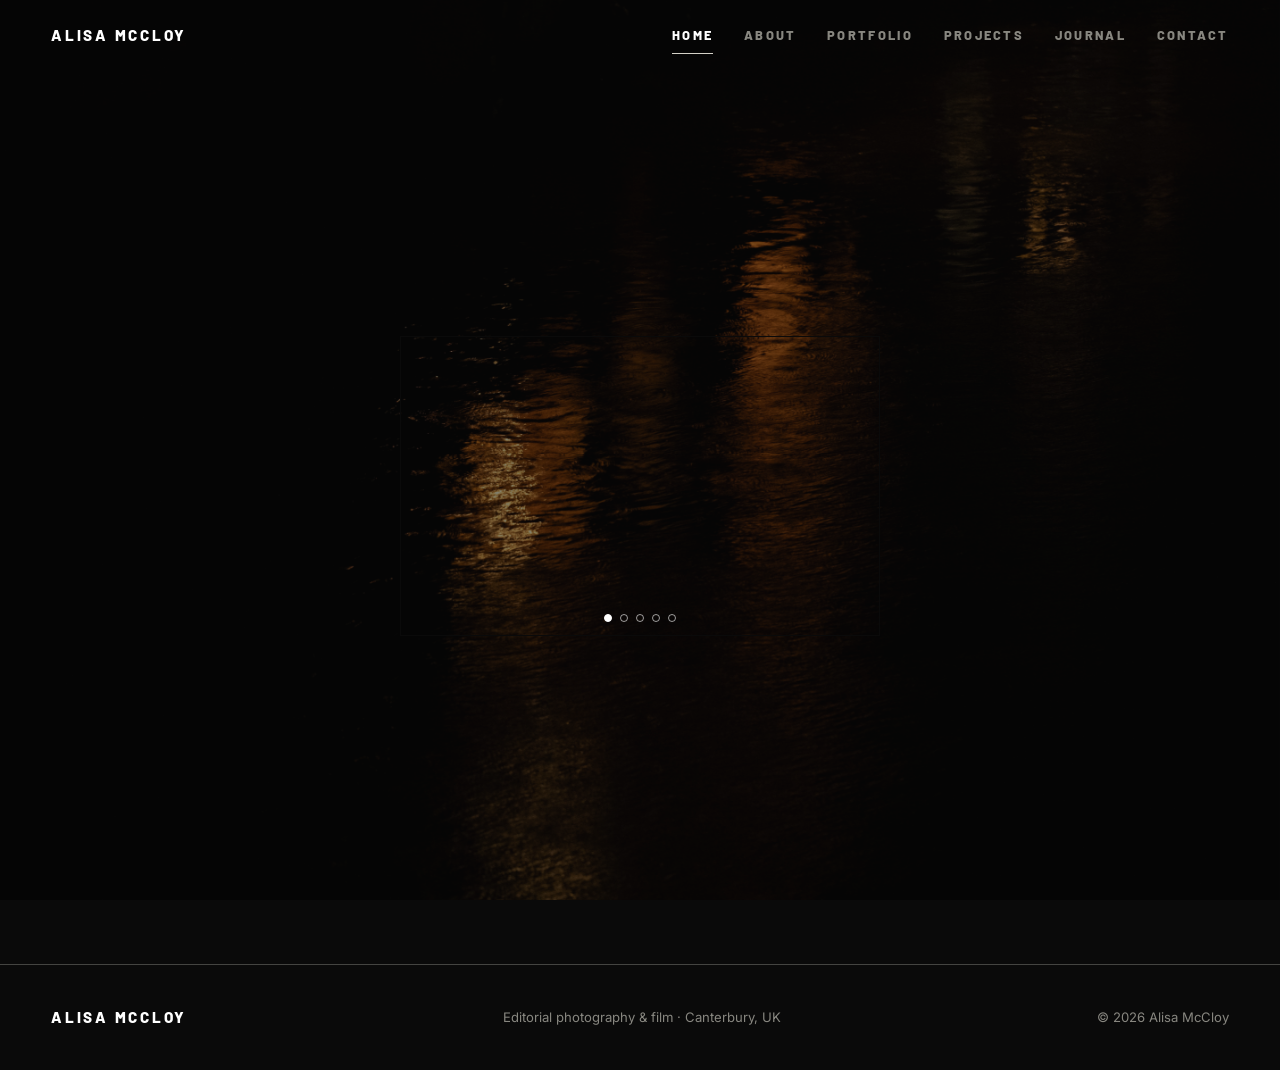
==== commit 54628143: "Add Journal pages and Portrait/Landscape portfolio filter Journal: new Journal page with a Travel se" ====
--- a/index.html
+++ b/index.html
@@ -32,6 +32,7 @@
       <a class="nav__link" data-bg="about"     href="about.html">About</a>
       <a class="nav__link" data-bg="portfolio" href="portfolio.html">Portfolio</a>
       <a class="nav__link" data-bg="projects"  href="projects.html">Projects</a>
+      <a class="nav__link" data-bg="journal"   href="journal.html">Journal</a>
       <a class="nav__link" data-bg="contact"   href="contact.html">Contact</a>
     </nav>
   </header>
--- a/css/styles.css
+++ b/css/styles.css
@@ -294,6 +294,12 @@
 /* ============================================================
    PROJECTS
    ============================================================ */
+.projects-group + .projects-group { margin-top: clamp(3rem, 7vw, 5rem); }
+.projects-group__title {
+  font-size: clamp(1.6rem, 3.5vw, 2.25rem);
+  padding-bottom: 1rem; margin-bottom: clamp(1.5rem, 4vw, 2.5rem);
+  border-bottom: 1px solid var(--divider);
+}
 .projects-list { max-width: 62rem; }
 .projects-list .divider { margin-block: clamp(2rem, 5vw, 3rem); }
 .project__meta {
@@ -301,7 +307,43 @@
   letter-spacing: var(--nav-tracking); font-size: 0.7rem; color: var(--accent);
 }
 .project__title { font-size: clamp(1.4rem, 3vw, 2rem); margin-top: 0.5rem; }
+.project__title a:hover { color: var(--accent); }
+.project__image {
+  width: 100%; max-width: 32rem; aspect-ratio: 4 / 3;
+  object-fit: cover; object-position: center;
+  margin-top: 1.25rem; border: 1px solid var(--black);
+}
 .project__desc { color: var(--text-secondary); max-width: 60ch; margin-top: 0.9rem; }
+
+/* Project detail page (e.g. i-promise.html) */
+.page-head .eyebrow a:hover { color: var(--text-primary); }
+.gallery-grid { columns: 3; column-gap: var(--col-gap); }
+@media (max-width: 900px) { .gallery-grid { columns: 2; } }
+@media (max-width: 560px) { .gallery-grid { columns: 1; } }
+.gallery-item { break-inside: avoid; margin-bottom: var(--col-gap); border: 1px solid var(--divider); }
+.gallery-item img { width: 100%; display: block; }
+.clip { position: relative; width: 100%; max-width: 62rem; aspect-ratio: 16 / 9; background: var(--black); border: 1px solid var(--divider); }
+.clip iframe { position: absolute; inset: 0; width: 100%; height: 100%; border: 0; }
+
+/* Journal: each place is a block that links to its own page */
+.journal-grid {
+  display: grid; gap: var(--col-gap);
+  grid-template-columns: repeat(auto-fill, minmax(min(100%, 26rem), 1fr));
+}
+.journal-block {
+  position: relative; aspect-ratio: 16 / 10;
+  display: flex; align-items: flex-end; justify-content: space-between; gap: 1rem;
+  padding: clamp(1.25rem, 3vw, 2rem);
+  background: var(--card); border: 1px solid var(--divider);
+  transition: border-color var(--ease);
+}
+.journal-block:hover { border-color: var(--accent); }
+.journal-block__title { font-size: clamp(1.6rem, 3.5vw, 2.5rem); }
+.journal-block__title a::after { content: ""; position: absolute; inset: 0; } /* whole block is the link */
+.journal-block__title a:focus-visible { outline: none; }
+.journal-block__title a:focus-visible::after { outline: 2px solid var(--accent); outline-offset: 3px; }
+.journal-block__arrow { font-size: 1.6rem; line-height: 1; transition: transform var(--ease); }
+.journal-block:hover .journal-block__arrow { transform: translateX(6px); }
 
 /* ============================================================
    PORTFOLIO
@@ -338,6 +380,7 @@
 .work:hover, .work:focus-visible { border-color: var(--accent); }
 .work:hover .work__overlay, .work:focus-visible .work__overlay { opacity: 1; }
 .work[hidden] { display: none; }
+.work-empty { color: var(--text-secondary); padding-block: 1rem; }
 
 /* Lightbox / film modal */
 .lightbox { position: fixed; inset: 0; z-index: 100; display: none; place-items: center;
